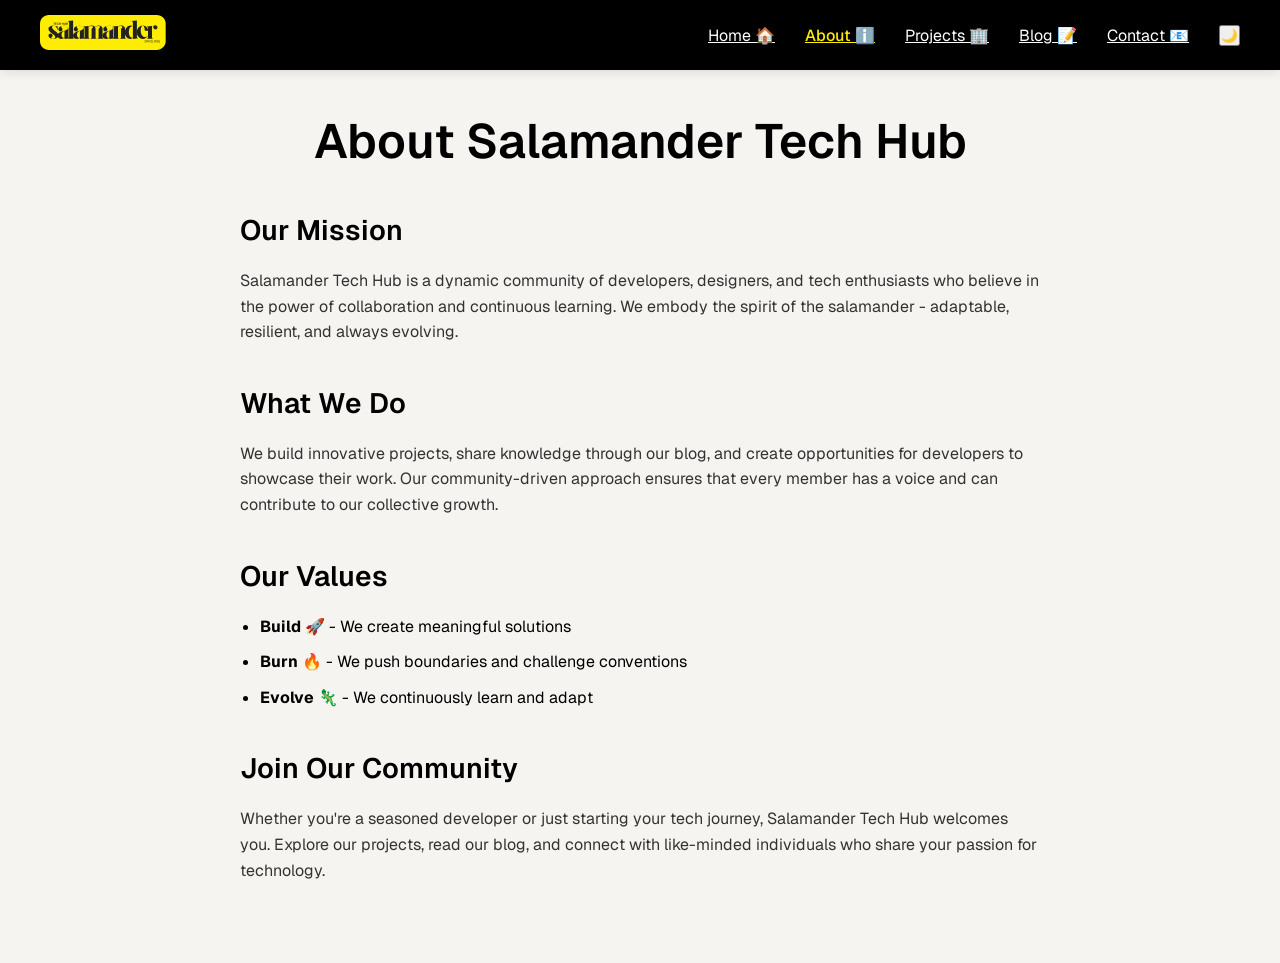
==== about.html @ 2a027052 "Add new pages and update navigation - Created new 'blog.html', 'contact.html', and 'projects.html' p" ====
<!DOCTYPE html>
<html lang="en">
  <head>
    <meta charset="UTF-8" />
    <meta name="viewport" content="width=device-width, initial-scale=1.0" />
    <title>About - Salamander Tech Hub</title>
    <link
      href="https://fonts.googleapis.com/css2?family=Geist:wght@400;500;600;700&display=swap"
      rel="stylesheet"
    />
    <link rel="stylesheet" href="css/styles.css" />
  </head>
  <body>
    <nav class="navbar">
      <a href="index.html" class="logo">
        <img src="assets/images/salamander-logo-yellow.svg" alt="Salamander" />
      </a>
      <button class="mobile-menu-toggle" id="mobile-menu-toggle">☰</button>
      <div class="nav-links" id="nav-links">
        <a href="index.html">Home 🏠</a>
        <a href="about.html" class="active">About ℹ️</a>
        <a href="projects.html">Projects 🏢</a>
        <a href="blog.html">Blog 📝</a>
        <a href="contact.html">Contact 📧</a>
        <button id="theme-toggle" aria-label="Toggle dark mode">🌙</button>
      </div>
    </nav>

    <main class="main-content">
      <div class="page-content">
        <h1 class="page-title">About Salamander Tech Hub</h1>
        
        <div class="content-section">
          <h2>Our Mission</h2>
          <p>
            Salamander Tech Hub is a dynamic community of developers, designers, and tech enthusiasts 
            who believe in the power of collaboration and continuous learning. We embody the spirit 
            of the salamander - adaptable, resilient, and always evolving.
          </p>
        </div>

        <div class="content-section">
          <h2>What We Do</h2>
          <p>
            We build innovative projects, share knowledge through our blog, and create opportunities 
            for developers to showcase their work. Our community-driven approach ensures that every 
            member has a voice and can contribute to our collective growth.
          </p>
        </div>

        <div class="content-section">
          <h2>Our Values</h2>
          <ul class="values-list">
            <li><strong>Build 🚀</strong> - We create meaningful solutions</li>
            <li><strong>Burn 🔥</strong> - We push boundaries and challenge conventions</li>
            <li><strong>Evolve 🦎</strong> - We continuously learn and adapt</li>
          </ul>
        </div>

        <div class="content-section">
          <h2>Join Our Community</h2>
          <p>
            Whether you're a seasoned developer or just starting your tech journey, 
            Salamander Tech Hub welcomes you. Explore our projects, read our blog, 
            and connect with like-minded individuals who share your passion for technology.
          </p>
        </div>
      </div>
    </main>

    <script src="js/script.js"></script>
  </body>
</html>
---- css/styles.css ----
* {
    margin: 0;
    padding: 0;
    box-sizing: border-box;
}

body {
    font-family: 'Geist';
    background-color: #F6F4F0;
    color: #000000;
    min-height: 100vh;
}

/* Navigation */
.navbar {
    display: flex;
    justify-content: space-between;
    align-items: center;
    padding: 15px 40px;
    background-color: #000000;
    width: 100%;
    position: sticky;
    top: 0;
    z-index: 1000;
    box-shadow: 0 2px 10px rgba(0, 0, 0, 0.1);
}

.logo {
    display: inline-block;
}

.logo img {
    height: 35px;
    width: auto;
}

.nav-links {
    display: flex;
    gap: 30px;
}

.nav-links a {
    /* text-decoration: none; */
    color: #FFFFFF;
    font-size: 16px;
}

.nav-links a:hover {
    color: #FFED00;
}

.nav-links a.active {
    color: #FFED00;
    font-weight: 500;
}

/* Mobile menu toggle */
.mobile-menu-toggle {
    display: none;
    background: none;
    border: none;
    color: #FFFFFF;
    font-size: 24px;
    cursor: pointer;
    padding: 5px;
}

.mobile-menu-toggle:hover {
    color: #FFED00;
}

/* Main Content */
.main-content {
    display: flex;
    flex-direction: column;
    align-items: center;
    justify-content: center;
    min-height: calc(100vh - 70px);
    padding: 40px;
}

/* Page Content Styles */
.page-content {
    max-width: 800px;
    width: 100%;
    margin: 0 auto;
}

.page-title {
    font-size: 48px;
    font-weight: 600;
    text-align: center;
    margin-bottom: 40px;
    color: #000000;
}

.content-section {
    margin-bottom: 40px;
}

.content-section h2 {
    font-size: 28px;
    font-weight: 600;
    margin-bottom: 20px;
    color: #000000;
}

.content-section p {
    font-size: 16px;
    line-height: 1.6;
    margin-bottom: 15px;
    color: #333333;
}

.values-list, .involvement-list, .contribution-steps {
    margin-left: 20px;
}

.values-list li, .involvement-list li {
    margin-bottom: 10px;
    font-size: 16px;
    line-height: 1.6;
}

.contribution-steps li {
    margin-bottom: 8px;
    font-size: 16px;
    line-height: 1.6;
}

/* Blog Styles */
.blog-intro {
    text-align: center;
    margin-bottom: 40px;
    font-size: 18px;
    color: #555555;
}

.blog-posts {
    display: flex;
    flex-direction: column;
    gap: 30px;
    margin-bottom: 40px;
}

.blog-post {
    background-color: #FFFFFF;
    padding: 30px;
    border-radius: 12px;
    box-shadow: 0 2px 10px rgba(0, 0, 0, 0.1);
    border-left: 4px solid #FFED00;
}

.blog-post h2 {
    font-size: 24px;
    font-weight: 600;
    margin-bottom: 15px;
    color: #000000;
}

.post-meta {
    display: flex;
    gap: 20px;
    margin-bottom: 15px;
    font-size: 14px;
    color: #666666;
}

.read-more {
    color: #FFED00;
    text-decoration: none;
    font-weight: 500;
    display: inline-block;
    margin-top: 10px;
}

.read-more:hover {
    color: #000000;
}

/* Project Styles */
.projects-grid {
    display: grid;
    grid-template-columns: repeat(auto-fit, minmax(300px, 1fr));
    gap: 30px;
    margin-bottom: 40px;
}

.project-card {
    background-color: #FFFFFF;
    padding: 30px;
    border-radius: 12px;
    box-shadow: 0 2px 10px rgba(0, 0, 0, 0.1);
    border-top: 4px solid #8CFF00;
}

.project-card h3 {
    font-size: 22px;
    font-weight: 600;
    margin-bottom: 15px;
    color: #000000;
}

.project-card p {
    font-size: 16px;
    line-height: 1.6;
    margin-bottom: 20px;
    color: #333333;
}

.project-meta {
    display: flex;
    gap: 10px;
    flex-wrap: wrap;
}

.project-type, .project-status {
    padding: 5px 12px;
    border-radius: 20px;
    font-size: 12px;
    font-weight: 500;
}

.project-type {
    background-color: #FFED00;
    color: #000000;
}

.project-status {
    background-color: #8CFF00;
    color: #000000;
}

/* Contact Styles */
.contact-intro {
    text-align: center;
    margin-bottom: 40px;
    font-size: 18px;
    color: #555555;
}

.contact-methods {
    display: grid;
    grid-template-columns: repeat(auto-fit, minmax(250px, 1fr));
    gap: 30px;
    margin-bottom: 40px;
}

.contact-card {
    background-color: #FFFFFF;
    padding: 30px;
    border-radius: 12px;
    box-shadow: 0 2px 10px rgba(0, 0, 0, 0.1);
    text-align: center;
    border-top: 4px solid #FFED00;
}

.contact-card h3 {
    font-size: 22px;
    font-weight: 600;
    margin-bottom: 15px;
    color: #000000;
}

.contact-card p {
    font-size: 16px;
    line-height: 1.6;
    margin-bottom: 20px;
    color: #333333;
}

.contact-link {
    color: #FFED00;
    text-decoration: none;
    font-weight: 500;
    font-size: 16px;
}

.contact-link:hover {
    color: #000000;
}

.cta-section {
    text-align: center;
    margin-top: 30px;
}

.salamander-logo {
    margin-bottom: 60px;
    width: auto;
    height: 80px;
}

.motto {
    font-size: 36px;
    font-weight: 400;
    margin-bottom: 40px;
    text-align: center;
}

/* Controls */
.controls {
    display: flex;
    flex-direction: column;
    gap: 20px;
    align-items: center;
    width: 400px;
}

.control-group {
    display: flex;
    align-items: center;
    gap: 30px;
    width: 100%;
}

label {
    font-size: 14px;
    width: 100px;
    text-align: right;
}

.select-wrapper {
    position: relative;
    width: 250px;
    background-color: #000000;
    border-radius: 12px;
    overflow: hidden;
}

select {
    width: 100%;
    padding: 12px 20px;
    background-color: #8CFF00;
    color: #000000;
    border: none;
    appearance: none;
    cursor: pointer;
    font-size: 14px;
    font-family: 'Geist', sans-serif;
    padding-right: 40px;
}

.select-wrapper::after {
    content: '🔽';
    position: absolute;
    right: 15px;
    top: 50%;
    transform: translateY(-50%);
    color: #FFED00;
    pointer-events: none;
    font-size: 12px;
}

/* Custom arrow styling */
select::-ms-expand {
    display: none;
}

.cta-button {
    background-color: #000000;
    color: #FFED00;
    border: none;
    padding: 15px 50px;
    border-radius: 12px;
    cursor: pointer;
    font-size: 16px;
    font-weight: 500;
    margin-top: 30px;
    transition: opacity 0.3s ease;
    font-family: 'Geist', sans-serif;
}

.cta-button:hover {
    opacity: 0.9;
    background-color:  #FFED00;
    color: #000000;
}

/* Responsive design */
@media (max-width: 768px) {
    .navbar {
        padding: 15px 20px;
    }
    
    .mobile-menu-toggle {
        display: block;
    }
    
    .nav-links {
        display: none;
        position: absolute;
        top: 100%;
        left: 0;
        right: 0;
        background-color: #000000;
        flex-direction: column;
        padding: 20px;
        gap: 15px;
        box-shadow: 0 2px 10px rgba(0, 0, 0, 0.1);
    }
    
    .nav-links.active {
        display: flex;
    }
    
    .main-content {
        padding: 20px;
    }
    
    .salamander-logo {
        height: 60px;
    }
    
    .motto {
        font-size: 28px;
    }
    
    .control-group {
        flex-direction: column;
        align-items: flex-start;
        gap: 10px;
        width: 280px;
        text-align: center;
    }
    
    label {
        width: auto;
        text-align: left;
    }
    
    .page-title {
        font-size: 36px;
    }
    
    .content-section h2 {
        font-size: 24px;
    }
    
    .projects-grid {
        grid-template-columns: 1fr;
    }
    
    .contact-methods {
        grid-template-columns: 1fr;
    }
    
    .blog-post, .project-card, .contact-card {
        padding: 20px;
    }
}
/*Dark mode*/
body.dark-mode {
  background-color: #121212;
  color: #f5f5f5;
  transition: background-color 0.3s ease, color 0.3s ease;
}

body.dark-mode .navbar {
  background-color: #1e1e1e;
}

body.dark-mode a {
  color: #f5f5f5;
}

body.dark-mode select,
body.dark-mode button {
  background-color: #2a2a2a;
  color: #f5f5f5;
  border: 1px solid #444;
}

/* Dark mode styles for new content */
body.dark-mode .page-title,
body.dark-mode .content-section h2,
body.dark-mode .blog-post h2,
body.dark-mode .project-card h3,
body.dark-mode .contact-card h3 {
  color: #f5f5f5;
}

body.dark-mode .content-section p,
body.dark-mode .blog-post p,
body.dark-mode .project-card p,
body.dark-mode .contact-card p,
body.dark-mode .blog-intro,
body.dark-mode .contact-intro {
  color: #cccccc;
}

body.dark-mode .blog-post,
body.dark-mode .project-card,
body.dark-mode .contact-card {
  background-color: #2a2a2a;
  border-color: #444;
}

body.dark-mode .post-meta {
  color: #999999;
}

body.dark-mode .read-more,
body.dark-mode .contact-link {
  color: #FFED00;
}

body.dark-mode .read-more:hover,
body.dark-mode .contact-link:hover {
  color: #f5f5f5;
}
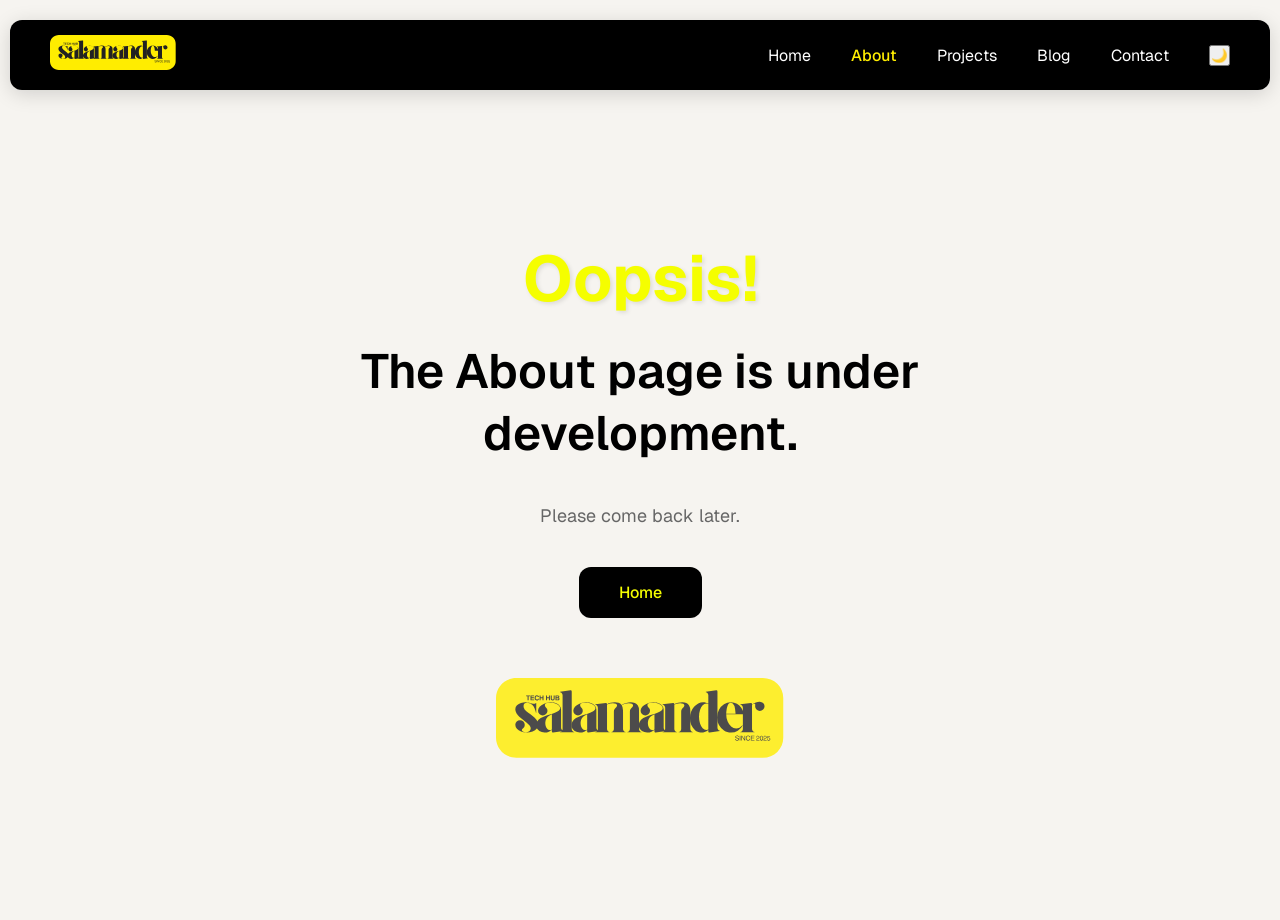
==== commit 4c4a8f1d: "Update development status for main pages - Changed the content of 'about.html', 'blog.html', 'contac" ====
--- a/about.html
+++ b/about.html
@@ -4,6 +4,7 @@
     <meta charset="UTF-8" />
     <meta name="viewport" content="width=device-width, initial-scale=1.0" />
     <title>About - Salamander Tech Hub</title>
+    <link rel="icon" type="image/svg+xml" href="assets/images/salamander-logo-yellow.svg" />
     <link
       href="https://fonts.googleapis.com/css2?family=Geist:wght@400;500;600;700&display=swap"
       rel="stylesheet"
@@ -17,53 +18,27 @@
       </a>
       <button class="mobile-menu-toggle" id="mobile-menu-toggle">☰</button>
       <div class="nav-links" id="nav-links">
-        <a href="index.html">Home 🏠</a>
-        <a href="about.html" class="active">About ℹ️</a>
-        <a href="projects.html">Projects 🏢</a>
-        <a href="blog.html">Blog 📝</a>
-        <a href="contact.html">Contact 📧</a>
+        <a href="index.html">Home</a>
+        <a href="about.html" class="active">About</a>
+        <a href="projects.html">Projects</a>
+        <a href="blog.html">Blog</a>
+        <a href="contact.html">Contact</a>
         <button id="theme-toggle" aria-label="Toggle dark mode">🌙</button>
       </div>
     </nav>
 
     <main class="main-content">
       <div class="page-content">
-        <h1 class="page-title">About Salamander Tech Hub</h1>
+        <h1 class="oops-message">Oopsis!</h1>
+        <h2 class="page-title">The About page is under development.</h2>
+        <p class="development-message">Please come back later.</p>
         
-        <div class="content-section">
-          <h2>Our Mission</h2>
-          <p>
-            Salamander Tech Hub is a dynamic community of developers, designers, and tech enthusiasts 
-            who believe in the power of collaboration and continuous learning. We embody the spirit 
-            of the salamander - adaptable, resilient, and always evolving.
-          </p>
+        <div class="development-actions">
+          <a href="index.html" class="home-button">Home</a>
         </div>
-
-        <div class="content-section">
-          <h2>What We Do</h2>
-          <p>
-            We build innovative projects, share knowledge through our blog, and create opportunities 
-            for developers to showcase their work. Our community-driven approach ensures that every 
-            member has a voice and can contribute to our collective growth.
-          </p>
-        </div>
-
-        <div class="content-section">
-          <h2>Our Values</h2>
-          <ul class="values-list">
-            <li><strong>Build 🚀</strong> - We create meaningful solutions</li>
-            <li><strong>Burn 🔥</strong> - We push boundaries and challenge conventions</li>
-            <li><strong>Evolve 🦎</strong> - We continuously learn and adapt</li>
-          </ul>
-        </div>
-
-        <div class="content-section">
-          <h2>Join Our Community</h2>
-          <p>
-            Whether you're a seasoned developer or just starting your tech journey, 
-            Salamander Tech Hub welcomes you. Explore our projects, read our blog, 
-            and connect with like-minded individuals who share your passion for technology.
-          </p>
+        
+        <div class="development-logo">
+          <img src="assets/images/salamander-logo-yellow.svg" alt="Salamander Tech Hub" />
         </div>
       </div>
     </main>
--- a/css/styles.css
+++ b/css/styles.css
@@ -5,6 +5,39 @@
     box-sizing: border-box;
 }
 
+/* Custom Scrollbar - Salamander Colors - Floating Style */
+::-webkit-scrollbar {
+    width: 8px;
+}
+
+::-webkit-scrollbar-track {
+    background: transparent;
+    margin: 4px;
+}
+
+::-webkit-scrollbar-thumb {
+    background: #f5fe00;
+    border-radius: 10px;
+    border: none;
+    box-shadow: 0 2px 8px rgba(0, 0, 0, 0.15);
+    min-height: 40px;
+}
+
+::-webkit-scrollbar-thumb:hover {
+    background: #8CFF00;
+    box-shadow: 0 4px 12px rgba(0, 0, 0, 0.2);
+}
+
+::-webkit-scrollbar-corner {
+    background: transparent;
+}
+
+/* Firefox scrollbar - Floating Style */
+* {
+    scrollbar-width: thin;
+    scrollbar-color: #f5fe00 transparent;
+}
+
 body {
     font-family: 'Geist';
     background-color: #F6F4F0;
@@ -19,11 +52,21 @@
     align-items: center;
     padding: 15px 40px;
     background-color: #000000;
-    width: 100%;
+    width: calc(100% - 20px);
+    max-width: 1400px;
+    margin: 20px auto 0;
     position: sticky;
-    top: 0;
+    top: 20px;
     z-index: 1000;
-    box-shadow: 0 2px 10px rgba(0, 0, 0, 0.1);
+    box-shadow: 0 4px 20px rgba(0, 0, 0, 0.15);
+    border-radius: 12px;
+    backdrop-filter: blur(10px);
+    transition: all 0.3s ease;
+}
+
+.navbar:hover {
+    box-shadow: 0 6px 25px rgba(0, 0, 0, 0.2);
+    transform: translateY(-1px);
 }
 
 .logo {
@@ -37,11 +80,11 @@
 
 .nav-links {
     display: flex;
-    gap: 30px;
+    gap: 40px;
 }
 
 .nav-links a {
-    /* text-decoration: none; */
+    text-decoration: none;
     color: #FFFFFF;
     font-size: 16px;
 }
@@ -76,8 +119,9 @@
     flex-direction: column;
     align-items: center;
     justify-content: center;
-    min-height: calc(100vh - 70px);
-    padding: 40px;
+    min-height: calc(100vh - 120px);
+    padding: 40px 20px;
+    margin-top: 20px;
 }
 
 /* Page Content Styles */
@@ -382,6 +426,9 @@
 @media (max-width: 768px) {
     .navbar {
         padding: 15px 20px;
+        width: calc(100% - 10px);
+        margin: 10px auto 0;
+        top: 10px;
     }
     
     .mobile-menu-toggle {
@@ -406,7 +453,8 @@
     }
     
     .main-content {
-        padding: 20px;
+        padding: 20px 10px;
+        margin-top: 10px;
     }
     
     .salamander-logo {
@@ -509,4 +557,128 @@
 body.dark-mode .read-more:hover,
 body.dark-mode .contact-link:hover {
   color: #f5f5f5;
+}
+
+/* Additional dark mode styles for better coverage */
+body.dark-mode .values-list li,
+body.dark-mode .involvement-list li,
+body.dark-mode .contribution-steps li {
+  color: #cccccc;
+}
+
+body.dark-mode .blog-intro,
+body.dark-mode .contact-intro {
+  color: #aaaaaa;
+}
+
+body.dark-mode .project-type,
+body.dark-mode .project-status {
+  background-color: #FFED00;
+  color: #000000;
+}
+
+body.dark-mode .mobile-menu-toggle {
+  color: #f5f5f5;
+}
+
+body.dark-mode .mobile-menu-toggle:hover {
+  color: #FFED00;
+}
+
+/* Dark mode scrollbar - Floating Style */
+body.dark-mode ::-webkit-scrollbar-track {
+  background: transparent;
+}
+
+body.dark-mode ::-webkit-scrollbar-thumb {
+  background: #f5fe00;
+  border: none;
+  box-shadow: 0 2px 8px rgba(0, 0, 0, 0.3);
+}
+
+body.dark-mode ::-webkit-scrollbar-thumb:hover {
+  background: #8CFF00;
+  box-shadow: 0 4px 12px rgba(0, 0, 0, 0.4);
+}
+
+body.dark-mode ::-webkit-scrollbar-corner {
+  background: transparent;
+}
+
+body.dark-mode * {
+  scrollbar-color: #f5fe00 transparent;
+}
+
+/* Development Page Styles */
+.oops-message {
+  font-size: 64px;
+  font-weight: 700;
+  color: #f5fe00;
+  text-align: center;
+  margin-bottom: 20px;
+  text-shadow: 2px 2px 4px rgba(0, 0, 0, 0.1);
+}
+
+.development-message {
+  font-size: 18px;
+  color: #666666;
+  text-align: center;
+  margin-bottom: 40px;
+}
+
+.development-actions {
+  text-align: center;
+  margin-bottom: 60px;
+}
+
+.home-button {
+  display: inline-block;
+  background-color: #000000;
+  color: #f5fe00;
+  text-decoration: none;
+  padding: 15px 40px;
+  border-radius: 12px;
+  font-size: 16px;
+  font-weight: 500;
+  transition: all 0.3s ease;
+  font-family: 'Geist', sans-serif;
+}
+
+.home-button:hover {
+  background-color: #f5fe00;
+  color: #000000;
+  transform: translateY(-2px);
+  box-shadow: 0 4px 12px rgba(0, 0, 0, 0.15);
+}
+
+.development-logo {
+  text-align: center;
+}
+
+.development-logo img {
+  height: 80px;
+  width: auto;
+  opacity: 0.8;
+}
+
+/* Dark mode development page styles */
+body.dark-mode .oops-message {
+  color: #f5fe00;
+  text-shadow: 2px 2px 4px rgba(0, 0, 0, 0.3);
+}
+
+body.dark-mode .development-message {
+  color: #aaaaaa;
+}
+
+body.dark-mode .home-button {
+  background-color: #2a2a2a;
+  color: #f5fe00;
+  border: 1px solid #444;
+}
+
+body.dark-mode .home-button:hover {
+  background-color: #f5fe00;
+  color: #000000;
+  border: 1px solid #f5fe00;
 }
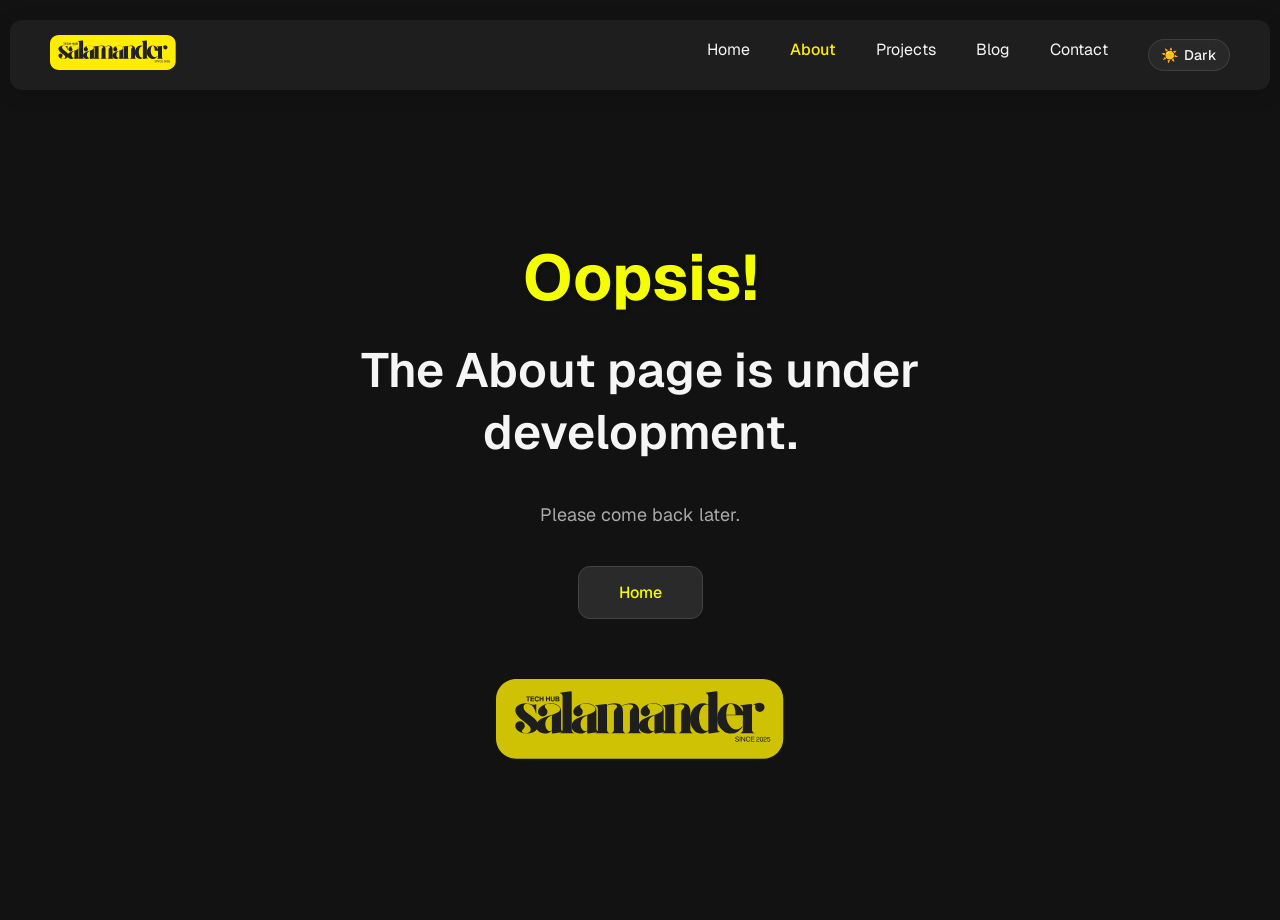
==== commit 50a4cb62: "Refactor theme toggle button for improved accessibility and styling - Updated the theme toggle butto" ====
--- a/about.html
+++ b/about.html
@@ -23,7 +23,10 @@
         <a href="projects.html">Projects</a>
         <a href="blog.html">Blog</a>
         <a href="contact.html">Contact</a>
-        <button id="theme-toggle" aria-label="Toggle dark mode">🌙</button>
+        <button id="theme-toggle" class="theme-toggle-btn" aria-label="Toggle theme">
+          <span class="toggle-icon">🌙</span>
+          <span class="toggle-text">Light</span>
+        </button>
       </div>
     </nav>
 
--- a/css/styles.css
+++ b/css/styles.css
@@ -113,6 +113,42 @@
     color: #FFED00;
 }
 
+/* Theme toggle button */
+.theme-toggle-btn {
+    display: flex;
+    align-items: center;
+    gap: 6px;
+    background: rgba(255, 255, 255, 0.1);
+    border: 1px solid rgba(255, 255, 255, 0.2);
+    color: #FFFFFF;
+    padding: 6px 12px;
+    border-radius: 16px;
+    cursor: pointer;
+    font-size: 14px;
+    font-weight: 500;
+    transition: all 0.3s ease;
+    backdrop-filter: blur(10px);
+    height: 32px;
+    line-height: 1;
+}
+
+.theme-toggle-btn:hover {
+    background: rgba(255, 255, 255, 0.2);
+    border-color: rgba(255, 255, 255, 0.3);
+    transform: translateY(-1px);
+}
+
+.toggle-icon {
+    font-size: 14px;
+    line-height: 1;
+}
+
+.toggle-text {
+    font-family: 'Geist', sans-serif;
+    font-size: 14px;
+    line-height: 1;
+}
+
 /* Main Content */
 .main-content {
     display: flex;
@@ -585,6 +621,17 @@
   color: #FFED00;
 }
 
+body.dark-mode .theme-toggle-btn {
+  background: rgba(255, 255, 255, 0.05);
+  border: 1px solid rgba(255, 255, 255, 0.1);
+  color: #f5f5f5;
+}
+
+body.dark-mode .theme-toggle-btn:hover {
+  background: rgba(255, 255, 255, 0.1);
+  border-color: rgba(255, 255, 255, 0.2);
+}
+
 /* Dark mode scrollbar - Floating Style */
 body.dark-mode ::-webkit-scrollbar-track {
   background: transparent;
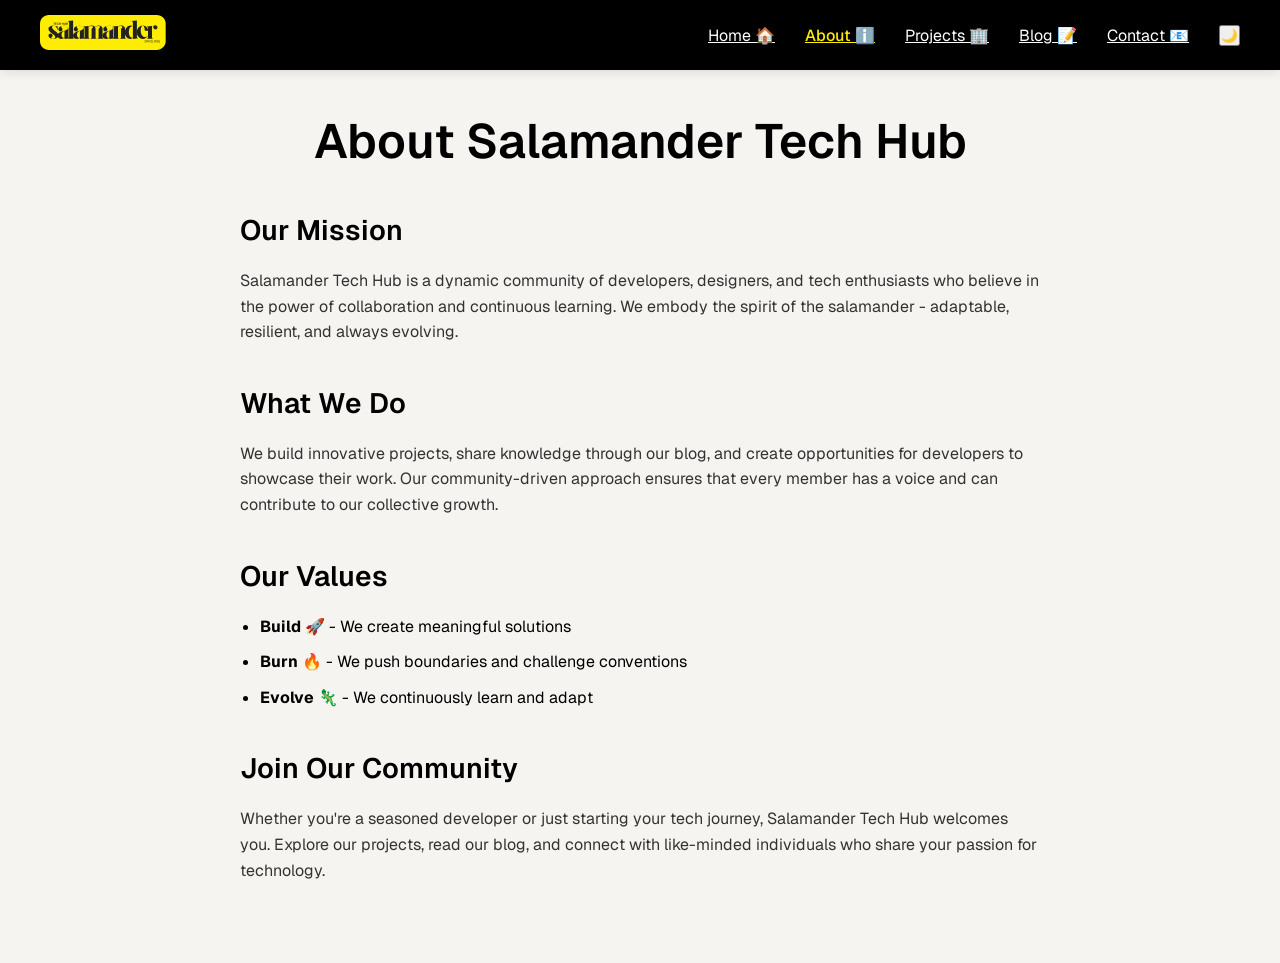
==== commit ec8fa0ca: "Merge pull request #29 from CodeWithEugene/main Add new pages and update navigation" ====
--- a/about.html
+++ b/about.html
@@ -4,7 +4,6 @@
     <meta charset="UTF-8" />
     <meta name="viewport" content="width=device-width, initial-scale=1.0" />
     <title>About - Salamander Tech Hub</title>
-    <link rel="icon" type="image/svg+xml" href="assets/images/salamander-logo-yellow.svg" />
     <link
       href="https://fonts.googleapis.com/css2?family=Geist:wght@400;500;600;700&display=swap"
       rel="stylesheet"
@@ -18,30 +17,53 @@
       </a>
       <button class="mobile-menu-toggle" id="mobile-menu-toggle">☰</button>
       <div class="nav-links" id="nav-links">
-        <a href="index.html">Home</a>
-        <a href="about.html" class="active">About</a>
-        <a href="projects.html">Projects</a>
-        <a href="blog.html">Blog</a>
-        <a href="contact.html">Contact</a>
-        <button id="theme-toggle" class="theme-toggle-btn" aria-label="Toggle theme">
-          <span class="toggle-icon">🌙</span>
-          <span class="toggle-text">Light</span>
-        </button>
+        <a href="index.html">Home 🏠</a>
+        <a href="about.html" class="active">About ℹ️</a>
+        <a href="projects.html">Projects 🏢</a>
+        <a href="blog.html">Blog 📝</a>
+        <a href="contact.html">Contact 📧</a>
+        <button id="theme-toggle" aria-label="Toggle dark mode">🌙</button>
       </div>
     </nav>
 
     <main class="main-content">
       <div class="page-content">
-        <h1 class="oops-message">Oopsis!</h1>
-        <h2 class="page-title">The About page is under development.</h2>
-        <p class="development-message">Please come back later.</p>
+        <h1 class="page-title">About Salamander Tech Hub</h1>
         
-        <div class="development-actions">
-          <a href="index.html" class="home-button">Home</a>
+        <div class="content-section">
+          <h2>Our Mission</h2>
+          <p>
+            Salamander Tech Hub is a dynamic community of developers, designers, and tech enthusiasts 
+            who believe in the power of collaboration and continuous learning. We embody the spirit 
+            of the salamander - adaptable, resilient, and always evolving.
+          </p>
         </div>
-        
-        <div class="development-logo">
-          <img src="assets/images/salamander-logo-yellow.svg" alt="Salamander Tech Hub" />
+
+        <div class="content-section">
+          <h2>What We Do</h2>
+          <p>
+            We build innovative projects, share knowledge through our blog, and create opportunities 
+            for developers to showcase their work. Our community-driven approach ensures that every 
+            member has a voice and can contribute to our collective growth.
+          </p>
+        </div>
+
+        <div class="content-section">
+          <h2>Our Values</h2>
+          <ul class="values-list">
+            <li><strong>Build 🚀</strong> - We create meaningful solutions</li>
+            <li><strong>Burn 🔥</strong> - We push boundaries and challenge conventions</li>
+            <li><strong>Evolve 🦎</strong> - We continuously learn and adapt</li>
+          </ul>
+        </div>
+
+        <div class="content-section">
+          <h2>Join Our Community</h2>
+          <p>
+            Whether you're a seasoned developer or just starting your tech journey, 
+            Salamander Tech Hub welcomes you. Explore our projects, read our blog, 
+            and connect with like-minded individuals who share your passion for technology.
+          </p>
         </div>
       </div>
     </main>
--- a/css/styles.css
+++ b/css/styles.css
@@ -5,39 +5,6 @@
     box-sizing: border-box;
 }
 
-/* Custom Scrollbar - Salamander Colors - Floating Style */
-::-webkit-scrollbar {
-    width: 8px;
-}
-
-::-webkit-scrollbar-track {
-    background: transparent;
-    margin: 4px;
-}
-
-::-webkit-scrollbar-thumb {
-    background: #f5fe00;
-    border-radius: 10px;
-    border: none;
-    box-shadow: 0 2px 8px rgba(0, 0, 0, 0.15);
-    min-height: 40px;
-}
-
-::-webkit-scrollbar-thumb:hover {
-    background: #8CFF00;
-    box-shadow: 0 4px 12px rgba(0, 0, 0, 0.2);
-}
-
-::-webkit-scrollbar-corner {
-    background: transparent;
-}
-
-/* Firefox scrollbar - Floating Style */
-* {
-    scrollbar-width: thin;
-    scrollbar-color: #f5fe00 transparent;
-}
-
 body {
     font-family: 'Geist';
     background-color: #F6F4F0;
@@ -52,21 +19,11 @@
     align-items: center;
     padding: 15px 40px;
     background-color: #000000;
-    width: calc(100% - 20px);
-    max-width: 1400px;
-    margin: 20px auto 0;
+    width: 100%;
     position: sticky;
-    top: 20px;
+    top: 0;
     z-index: 1000;
-    box-shadow: 0 4px 20px rgba(0, 0, 0, 0.15);
-    border-radius: 12px;
-    backdrop-filter: blur(10px);
-    transition: all 0.3s ease;
-}
-
-.navbar:hover {
-    box-shadow: 0 6px 25px rgba(0, 0, 0, 0.2);
-    transform: translateY(-1px);
+    box-shadow: 0 2px 10px rgba(0, 0, 0, 0.1);
 }
 
 .logo {
@@ -80,11 +37,11 @@
 
 .nav-links {
     display: flex;
-    gap: 40px;
+    gap: 30px;
 }
 
 .nav-links a {
-    text-decoration: none;
+    /* text-decoration: none; */
     color: #FFFFFF;
     font-size: 16px;
 }
@@ -113,51 +70,14 @@
     color: #FFED00;
 }
 
-/* Theme toggle button */
-.theme-toggle-btn {
-    display: flex;
-    align-items: center;
-    gap: 6px;
-    background: rgba(255, 255, 255, 0.1);
-    border: 1px solid rgba(255, 255, 255, 0.2);
-    color: #FFFFFF;
-    padding: 6px 12px;
-    border-radius: 16px;
-    cursor: pointer;
-    font-size: 14px;
-    font-weight: 500;
-    transition: all 0.3s ease;
-    backdrop-filter: blur(10px);
-    height: 32px;
-    line-height: 1;
-}
-
-.theme-toggle-btn:hover {
-    background: rgba(255, 255, 255, 0.2);
-    border-color: rgba(255, 255, 255, 0.3);
-    transform: translateY(-1px);
-}
-
-.toggle-icon {
-    font-size: 14px;
-    line-height: 1;
-}
-
-.toggle-text {
-    font-family: 'Geist', sans-serif;
-    font-size: 14px;
-    line-height: 1;
-}
-
 /* Main Content */
 .main-content {
     display: flex;
     flex-direction: column;
     align-items: center;
     justify-content: center;
-    min-height: calc(100vh - 120px);
-    padding: 40px 20px;
-    margin-top: 20px;
+    min-height: calc(100vh - 70px);
+    padding: 40px;
 }
 
 /* Page Content Styles */
@@ -462,9 +382,6 @@
 @media (max-width: 768px) {
     .navbar {
         padding: 15px 20px;
-        width: calc(100% - 10px);
-        margin: 10px auto 0;
-        top: 10px;
     }
     
     .mobile-menu-toggle {
@@ -489,8 +406,7 @@
     }
     
     .main-content {
-        padding: 20px 10px;
-        margin-top: 10px;
+        padding: 20px;
     }
     
     .salamander-logo {
@@ -593,139 +509,4 @@
 body.dark-mode .read-more:hover,
 body.dark-mode .contact-link:hover {
   color: #f5f5f5;
-}
-
-/* Additional dark mode styles for better coverage */
-body.dark-mode .values-list li,
-body.dark-mode .involvement-list li,
-body.dark-mode .contribution-steps li {
-  color: #cccccc;
-}
-
-body.dark-mode .blog-intro,
-body.dark-mode .contact-intro {
-  color: #aaaaaa;
-}
-
-body.dark-mode .project-type,
-body.dark-mode .project-status {
-  background-color: #FFED00;
-  color: #000000;
-}
-
-body.dark-mode .mobile-menu-toggle {
-  color: #f5f5f5;
-}
-
-body.dark-mode .mobile-menu-toggle:hover {
-  color: #FFED00;
-}
-
-body.dark-mode .theme-toggle-btn {
-  background: rgba(255, 255, 255, 0.05);
-  border: 1px solid rgba(255, 255, 255, 0.1);
-  color: #f5f5f5;
-}
-
-body.dark-mode .theme-toggle-btn:hover {
-  background: rgba(255, 255, 255, 0.1);
-  border-color: rgba(255, 255, 255, 0.2);
-}
-
-/* Dark mode scrollbar - Floating Style */
-body.dark-mode ::-webkit-scrollbar-track {
-  background: transparent;
-}
-
-body.dark-mode ::-webkit-scrollbar-thumb {
-  background: #f5fe00;
-  border: none;
-  box-shadow: 0 2px 8px rgba(0, 0, 0, 0.3);
-}
-
-body.dark-mode ::-webkit-scrollbar-thumb:hover {
-  background: #8CFF00;
-  box-shadow: 0 4px 12px rgba(0, 0, 0, 0.4);
-}
-
-body.dark-mode ::-webkit-scrollbar-corner {
-  background: transparent;
-}
-
-body.dark-mode * {
-  scrollbar-color: #f5fe00 transparent;
-}
-
-/* Development Page Styles */
-.oops-message {
-  font-size: 64px;
-  font-weight: 700;
-  color: #f5fe00;
-  text-align: center;
-  margin-bottom: 20px;
-  text-shadow: 2px 2px 4px rgba(0, 0, 0, 0.1);
-}
-
-.development-message {
-  font-size: 18px;
-  color: #666666;
-  text-align: center;
-  margin-bottom: 40px;
-}
-
-.development-actions {
-  text-align: center;
-  margin-bottom: 60px;
-}
-
-.home-button {
-  display: inline-block;
-  background-color: #000000;
-  color: #f5fe00;
-  text-decoration: none;
-  padding: 15px 40px;
-  border-radius: 12px;
-  font-size: 16px;
-  font-weight: 500;
-  transition: all 0.3s ease;
-  font-family: 'Geist', sans-serif;
-}
-
-.home-button:hover {
-  background-color: #f5fe00;
-  color: #000000;
-  transform: translateY(-2px);
-  box-shadow: 0 4px 12px rgba(0, 0, 0, 0.15);
-}
-
-.development-logo {
-  text-align: center;
-}
-
-.development-logo img {
-  height: 80px;
-  width: auto;
-  opacity: 0.8;
-}
-
-/* Dark mode development page styles */
-body.dark-mode .oops-message {
-  color: #f5fe00;
-  text-shadow: 2px 2px 4px rgba(0, 0, 0, 0.3);
-}
-
-body.dark-mode .development-message {
-  color: #aaaaaa;
-}
-
-body.dark-mode .home-button {
-  background-color: #2a2a2a;
-  color: #f5fe00;
-  border: 1px solid #444;
-}
-
-body.dark-mode .home-button:hover {
-  background-color: #f5fe00;
-  color: #000000;
-  border: 1px solid #f5fe00;
 }
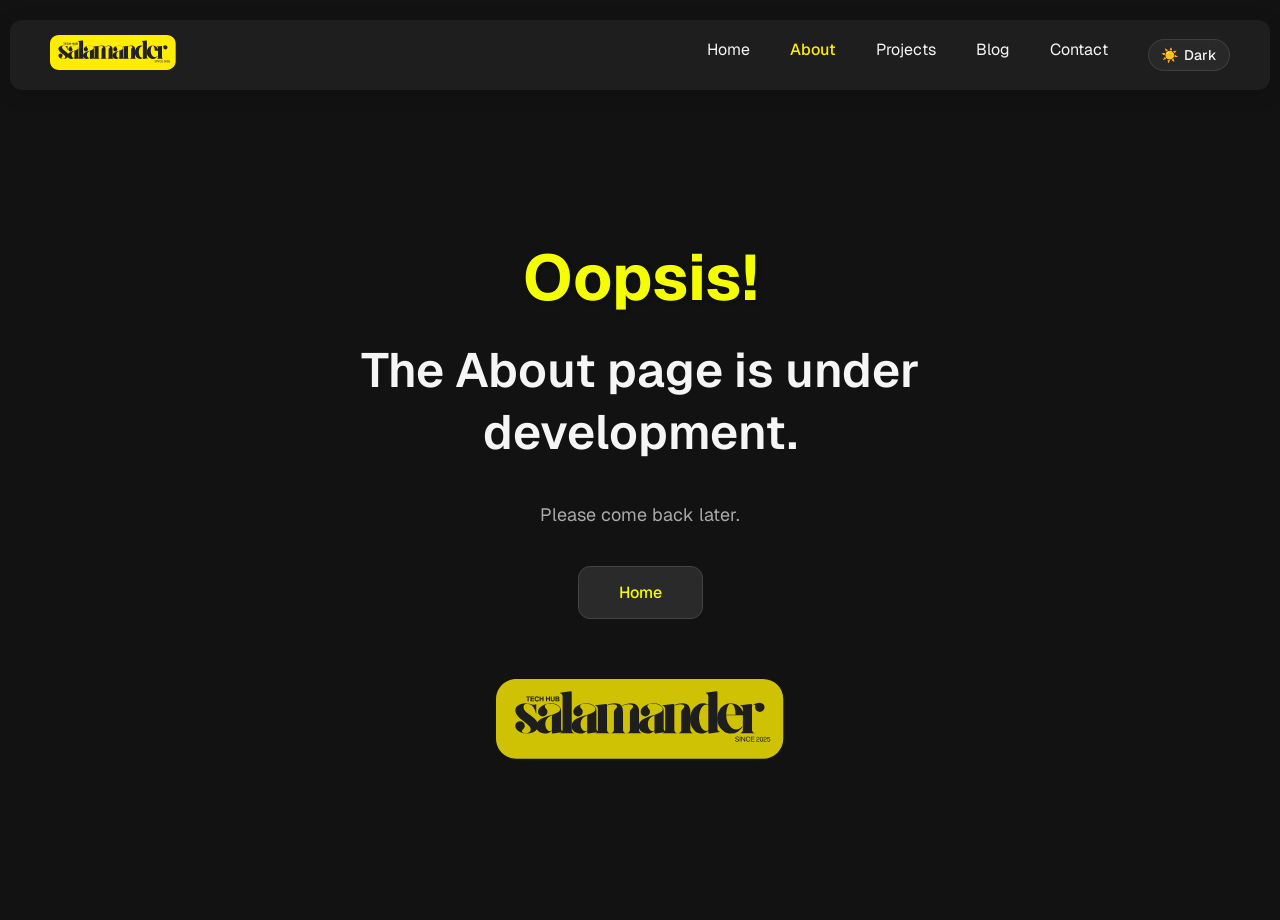
==== commit 46d77dbb: "Merge pull request #30 from CodeWithEugene/navbar Navbar" ====
--- a/about.html
+++ b/about.html
@@ -4,6 +4,7 @@
     <meta charset="UTF-8" />
     <meta name="viewport" content="width=device-width, initial-scale=1.0" />
     <title>About - Salamander Tech Hub</title>
+    <link rel="icon" type="image/svg+xml" href="assets/images/salamander-logo-yellow.svg" />
     <link
       href="https://fonts.googleapis.com/css2?family=Geist:wght@400;500;600;700&display=swap"
       rel="stylesheet"
@@ -17,53 +18,30 @@
       </a>
       <button class="mobile-menu-toggle" id="mobile-menu-toggle">☰</button>
       <div class="nav-links" id="nav-links">
-        <a href="index.html">Home 🏠</a>
-        <a href="about.html" class="active">About ℹ️</a>
-        <a href="projects.html">Projects 🏢</a>
-        <a href="blog.html">Blog 📝</a>
-        <a href="contact.html">Contact 📧</a>
-        <button id="theme-toggle" aria-label="Toggle dark mode">🌙</button>
+        <a href="index.html">Home</a>
+        <a href="about.html" class="active">About</a>
+        <a href="projects.html">Projects</a>
+        <a href="blog.html">Blog</a>
+        <a href="contact.html">Contact</a>
+        <button id="theme-toggle" class="theme-toggle-btn" aria-label="Toggle theme">
+          <span class="toggle-icon">🌙</span>
+          <span class="toggle-text">Light</span>
+        </button>
       </div>
     </nav>
 
     <main class="main-content">
       <div class="page-content">
-        <h1 class="page-title">About Salamander Tech Hub</h1>
+        <h1 class="oops-message">Oopsis!</h1>
+        <h2 class="page-title">The About page is under development.</h2>
+        <p class="development-message">Please come back later.</p>
         
-        <div class="content-section">
-          <h2>Our Mission</h2>
-          <p>
-            Salamander Tech Hub is a dynamic community of developers, designers, and tech enthusiasts 
-            who believe in the power of collaboration and continuous learning. We embody the spirit 
-            of the salamander - adaptable, resilient, and always evolving.
-          </p>
+        <div class="development-actions">
+          <a href="index.html" class="home-button">Home</a>
         </div>
-
-        <div class="content-section">
-          <h2>What We Do</h2>
-          <p>
-            We build innovative projects, share knowledge through our blog, and create opportunities 
-            for developers to showcase their work. Our community-driven approach ensures that every 
-            member has a voice and can contribute to our collective growth.
-          </p>
-        </div>
-
-        <div class="content-section">
-          <h2>Our Values</h2>
-          <ul class="values-list">
-            <li><strong>Build 🚀</strong> - We create meaningful solutions</li>
-            <li><strong>Burn 🔥</strong> - We push boundaries and challenge conventions</li>
-            <li><strong>Evolve 🦎</strong> - We continuously learn and adapt</li>
-          </ul>
-        </div>
-
-        <div class="content-section">
-          <h2>Join Our Community</h2>
-          <p>
-            Whether you're a seasoned developer or just starting your tech journey, 
-            Salamander Tech Hub welcomes you. Explore our projects, read our blog, 
-            and connect with like-minded individuals who share your passion for technology.
-          </p>
+        
+        <div class="development-logo">
+          <img src="assets/images/salamander-logo-yellow.svg" alt="Salamander Tech Hub" />
         </div>
       </div>
     </main>
--- a/css/styles.css
+++ b/css/styles.css
@@ -5,6 +5,39 @@
     box-sizing: border-box;
 }
 
+/* Custom Scrollbar - Salamander Colors - Floating Style */
+::-webkit-scrollbar {
+    width: 8px;
+}
+
+::-webkit-scrollbar-track {
+    background: transparent;
+    margin: 4px;
+}
+
+::-webkit-scrollbar-thumb {
+    background: #f5fe00;
+    border-radius: 10px;
+    border: none;
+    box-shadow: 0 2px 8px rgba(0, 0, 0, 0.15);
+    min-height: 40px;
+}
+
+::-webkit-scrollbar-thumb:hover {
+    background: #8CFF00;
+    box-shadow: 0 4px 12px rgba(0, 0, 0, 0.2);
+}
+
+::-webkit-scrollbar-corner {
+    background: transparent;
+}
+
+/* Firefox scrollbar - Floating Style */
+* {
+    scrollbar-width: thin;
+    scrollbar-color: #f5fe00 transparent;
+}
+
 body {
     font-family: 'Geist';
     background-color: #F6F4F0;
@@ -19,11 +52,21 @@
     align-items: center;
     padding: 15px 40px;
     background-color: #000000;
-    width: 100%;
+    width: calc(100% - 20px);
+    max-width: 1400px;
+    margin: 20px auto 0;
     position: sticky;
-    top: 0;
+    top: 20px;
     z-index: 1000;
-    box-shadow: 0 2px 10px rgba(0, 0, 0, 0.1);
+    box-shadow: 0 4px 20px rgba(0, 0, 0, 0.15);
+    border-radius: 12px;
+    backdrop-filter: blur(10px);
+    transition: all 0.3s ease;
+}
+
+.navbar:hover {
+    box-shadow: 0 6px 25px rgba(0, 0, 0, 0.2);
+    transform: translateY(-1px);
 }
 
 .logo {
@@ -37,11 +80,11 @@
 
 .nav-links {
     display: flex;
-    gap: 30px;
+    gap: 40px;
 }
 
 .nav-links a {
-    /* text-decoration: none; */
+    text-decoration: none;
     color: #FFFFFF;
     font-size: 16px;
 }
@@ -70,14 +113,51 @@
     color: #FFED00;
 }
 
+/* Theme toggle button */
+.theme-toggle-btn {
+    display: flex;
+    align-items: center;
+    gap: 6px;
+    background: rgba(255, 255, 255, 0.1);
+    border: 1px solid rgba(255, 255, 255, 0.2);
+    color: #FFFFFF;
+    padding: 6px 12px;
+    border-radius: 16px;
+    cursor: pointer;
+    font-size: 14px;
+    font-weight: 500;
+    transition: all 0.3s ease;
+    backdrop-filter: blur(10px);
+    height: 32px;
+    line-height: 1;
+}
+
+.theme-toggle-btn:hover {
+    background: rgba(255, 255, 255, 0.2);
+    border-color: rgba(255, 255, 255, 0.3);
+    transform: translateY(-1px);
+}
+
+.toggle-icon {
+    font-size: 14px;
+    line-height: 1;
+}
+
+.toggle-text {
+    font-family: 'Geist', sans-serif;
+    font-size: 14px;
+    line-height: 1;
+}
+
 /* Main Content */
 .main-content {
     display: flex;
     flex-direction: column;
     align-items: center;
     justify-content: center;
-    min-height: calc(100vh - 70px);
-    padding: 40px;
+    min-height: calc(100vh - 120px);
+    padding: 40px 20px;
+    margin-top: 20px;
 }
 
 /* Page Content Styles */
@@ -382,6 +462,9 @@
 @media (max-width: 768px) {
     .navbar {
         padding: 15px 20px;
+        width: calc(100% - 10px);
+        margin: 10px auto 0;
+        top: 10px;
     }
     
     .mobile-menu-toggle {
@@ -406,7 +489,8 @@
     }
     
     .main-content {
-        padding: 20px;
+        padding: 20px 10px;
+        margin-top: 10px;
     }
     
     .salamander-logo {
@@ -509,4 +593,139 @@
 body.dark-mode .read-more:hover,
 body.dark-mode .contact-link:hover {
   color: #f5f5f5;
+}
+
+/* Additional dark mode styles for better coverage */
+body.dark-mode .values-list li,
+body.dark-mode .involvement-list li,
+body.dark-mode .contribution-steps li {
+  color: #cccccc;
+}
+
+body.dark-mode .blog-intro,
+body.dark-mode .contact-intro {
+  color: #aaaaaa;
+}
+
+body.dark-mode .project-type,
+body.dark-mode .project-status {
+  background-color: #FFED00;
+  color: #000000;
+}
+
+body.dark-mode .mobile-menu-toggle {
+  color: #f5f5f5;
+}
+
+body.dark-mode .mobile-menu-toggle:hover {
+  color: #FFED00;
+}
+
+body.dark-mode .theme-toggle-btn {
+  background: rgba(255, 255, 255, 0.05);
+  border: 1px solid rgba(255, 255, 255, 0.1);
+  color: #f5f5f5;
+}
+
+body.dark-mode .theme-toggle-btn:hover {
+  background: rgba(255, 255, 255, 0.1);
+  border-color: rgba(255, 255, 255, 0.2);
+}
+
+/* Dark mode scrollbar - Floating Style */
+body.dark-mode ::-webkit-scrollbar-track {
+  background: transparent;
+}
+
+body.dark-mode ::-webkit-scrollbar-thumb {
+  background: #f5fe00;
+  border: none;
+  box-shadow: 0 2px 8px rgba(0, 0, 0, 0.3);
+}
+
+body.dark-mode ::-webkit-scrollbar-thumb:hover {
+  background: #8CFF00;
+  box-shadow: 0 4px 12px rgba(0, 0, 0, 0.4);
+}
+
+body.dark-mode ::-webkit-scrollbar-corner {
+  background: transparent;
+}
+
+body.dark-mode * {
+  scrollbar-color: #f5fe00 transparent;
+}
+
+/* Development Page Styles */
+.oops-message {
+  font-size: 64px;
+  font-weight: 700;
+  color: #f5fe00;
+  text-align: center;
+  margin-bottom: 20px;
+  text-shadow: 2px 2px 4px rgba(0, 0, 0, 0.1);
+}
+
+.development-message {
+  font-size: 18px;
+  color: #666666;
+  text-align: center;
+  margin-bottom: 40px;
+}
+
+.development-actions {
+  text-align: center;
+  margin-bottom: 60px;
+}
+
+.home-button {
+  display: inline-block;
+  background-color: #000000;
+  color: #f5fe00;
+  text-decoration: none;
+  padding: 15px 40px;
+  border-radius: 12px;
+  font-size: 16px;
+  font-weight: 500;
+  transition: all 0.3s ease;
+  font-family: 'Geist', sans-serif;
+}
+
+.home-button:hover {
+  background-color: #f5fe00;
+  color: #000000;
+  transform: translateY(-2px);
+  box-shadow: 0 4px 12px rgba(0, 0, 0, 0.15);
+}
+
+.development-logo {
+  text-align: center;
+}
+
+.development-logo img {
+  height: 80px;
+  width: auto;
+  opacity: 0.8;
+}
+
+/* Dark mode development page styles */
+body.dark-mode .oops-message {
+  color: #f5fe00;
+  text-shadow: 2px 2px 4px rgba(0, 0, 0, 0.3);
+}
+
+body.dark-mode .development-message {
+  color: #aaaaaa;
+}
+
+body.dark-mode .home-button {
+  background-color: #2a2a2a;
+  color: #f5fe00;
+  border: 1px solid #444;
+}
+
+body.dark-mode .home-button:hover {
+  background-color: #f5fe00;
+  color: #000000;
+  border: 1px solid #f5fe00;
 }
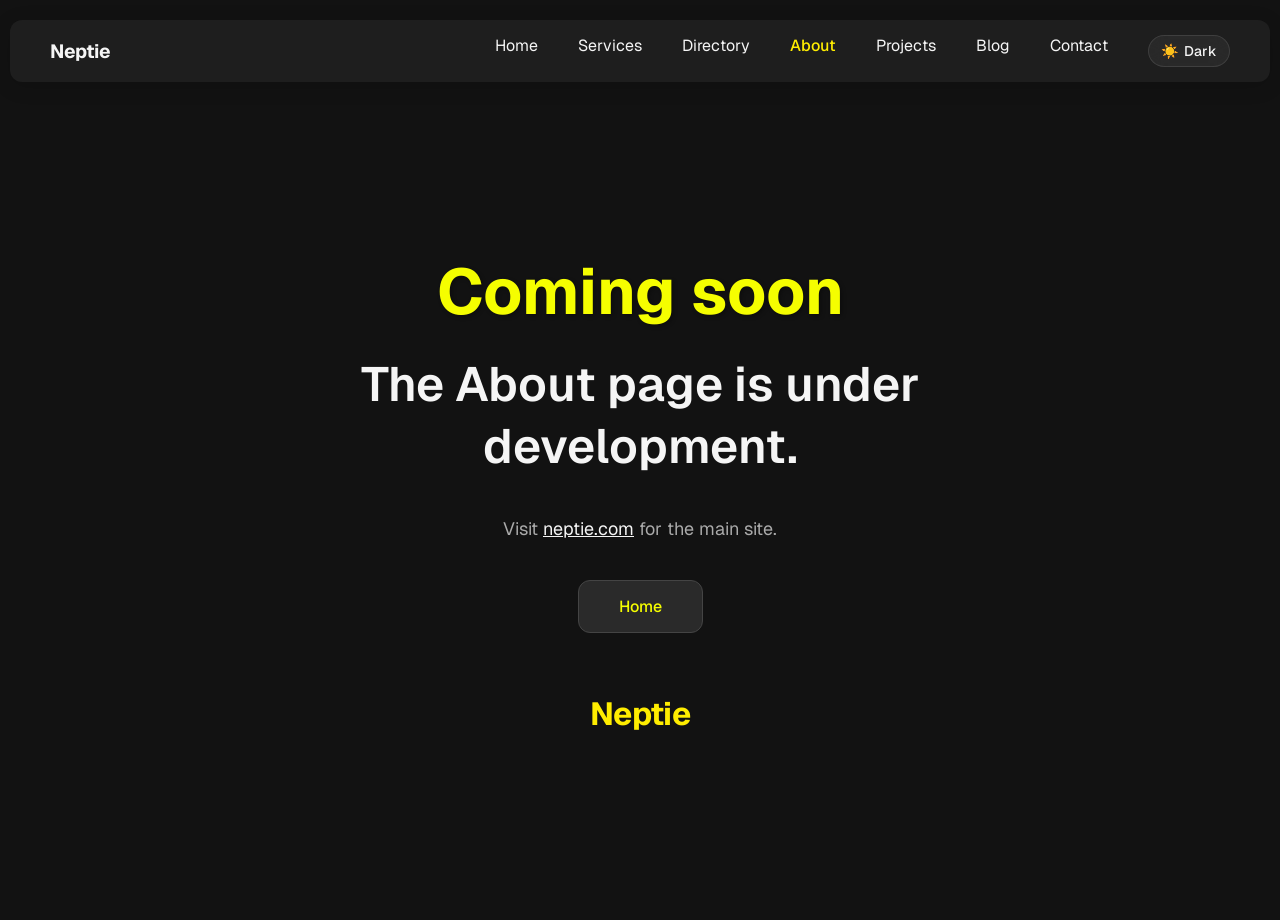
==== commit 18ec9e92: "Refactor website branding" ====
--- a/about.html
+++ b/about.html
@@ -3,8 +3,10 @@
   <head>
     <meta charset="UTF-8" />
     <meta name="viewport" content="width=device-width, initial-scale=1.0" />
-    <title>About - Salamander Tech Hub</title>
-    <link rel="icon" type="image/svg+xml" href="assets/images/salamander-logo-yellow.svg" />
+    <title>About — Neptie</title>
+    <meta name="description" content="About Neptie. Boutique software studio. neptie.com" />
+    <link rel="canonical" href="https://neptie.com/about.html" />
+    <link rel="icon" type="image/svg+xml" href="assets/images/logos/salamander-logo-yellow.svg" />
     <link
       href="https://fonts.googleapis.com/css2?family=Geist:wght@400;500;600;700&display=swap"
       rel="stylesheet"
@@ -13,17 +15,17 @@
   </head>
   <body>
     <nav class="navbar">
-      <a href="index.html" class="logo">
-        <img src="assets/images/salamander-logo-yellow.svg" alt="Salamander" />
-      </a>
-      <button class="mobile-menu-toggle" id="mobile-menu-toggle">☰</button>
+      <a href="index.html" class="logo neptie-wordmark">Neptie</a>
+      <button class="mobile-menu-toggle" id="mobile-menu-toggle" type="button" aria-label="Menu">☰</button>
       <div class="nav-links" id="nav-links">
         <a href="index.html">Home</a>
+        <a href="index.html#services">Services</a>
+        <a href="directory.html">Directory</a>
         <a href="about.html" class="active">About</a>
         <a href="projects.html">Projects</a>
         <a href="blog.html">Blog</a>
         <a href="contact.html">Contact</a>
-        <button id="theme-toggle" class="theme-toggle-btn" aria-label="Toggle theme">
+        <button id="theme-toggle" class="theme-toggle-btn" type="button" aria-label="Toggle theme">
           <span class="toggle-icon">🌙</span>
           <span class="toggle-text">Light</span>
         </button>
@@ -32,20 +34,20 @@
 
     <main class="main-content">
       <div class="page-content">
-        <h1 class="oops-message">Oopsis!</h1>
+        <h1 class="oops-message">Coming soon</h1>
         <h2 class="page-title">The About page is under development.</h2>
-        <p class="development-message">Please come back later.</p>
-        
+        <p class="development-message">Visit <a href="https://neptie.com">neptie.com</a> for the main site.</p>
+
         <div class="development-actions">
           <a href="index.html" class="home-button">Home</a>
         </div>
-        
+
         <div class="development-logo">
-          <img src="assets/images/salamander-logo-yellow.svg" alt="Salamander Tech Hub" />
+          <span class="neptie-wordmark" style="font-size: 2rem">Neptie</span>
         </div>
       </div>
     </main>
 
     <script src="js/script.js"></script>
   </body>
-</html>+</html>
--- a/css/styles.css
+++ b/css/styles.css
@@ -1,4 +1,3 @@
-
 * {
     margin: 0;
     padding: 0;
@@ -78,6 +77,18 @@
     width: auto;
 }
 
+.neptie-wordmark {
+    font-weight: 700;
+    color: #ffed00;
+    font-size: 1.2rem;
+    text-decoration: none;
+    letter-spacing: -0.02em;
+}
+
+.neptie-wordmark:hover {
+    color: #fff7a3;
+}
+
 .nav-links {
     display: flex;
     gap: 40px;
@@ -728,4 +739,288 @@
   background-color: #f5fe00;
   color: #000000;
   border: 1px solid #f5fe00;
-}+}
+
+/* Contact Page Styles */
+.contact-container {
+  width: 100%;
+  max-width: 1200px;
+  margin: 0 auto;
+  padding: 40px 20px;
+}
+
+.contact-card-wrapper {
+    position: relative;
+    width: 100%;
+    max-width: 1200px;
+    margin: 0 auto;
+    background: #111111;
+    box-shadow: 0 0 50px 25px #D6AB00;
+    border-radius: 12px;
+    overflow: hidden;
+    display: grid;
+    grid-template-columns: repeat(2, minmax(0, 1fr));
+}
+
+.left-section {
+    background: #111111;
+    padding: 60px 60px 80px;
+    display: flex;
+    flex-direction: column;
+    align-items: flex-start;
+    justify-content: center;
+    gap: 32px;
+}
+
+.form-container {
+    width: 100%;
+    max-width: 480px;
+}
+
+.form-header {
+  margin-bottom: 20px;
+}
+
+.form-title {
+  font-family: 'Geist', sans-serif;
+  font-size: 48px;
+  font-weight: 600;
+  color: #FFF;
+  line-height: 1.2;
+  margin-bottom: 12px;
+}
+
+.form-subtitle {
+  font-family: 'Geist', sans-serif;
+  font-size: 16px;
+  font-weight: 400;
+  color: #FFF;
+  line-height: 1.4;
+}
+
+.contact-form {
+    display: flex;
+    flex-direction: column;
+    gap: 16px;
+}
+
+.form-row {
+    display: flex;
+    gap: 16px;
+}
+
+.form-field {
+    display: flex;
+    flex-direction: column;
+    gap: 8px;
+    flex: 1;
+}
+
+.form-field label {
+    font-family: 'Geist', sans-serif;
+    font-size: 14px;
+    font-weight: 500;
+    color: #FFFFFF;
+    line-height: 1.4;
+    text-align: left;
+    margin-bottom: 4px;
+}
+
+.form-field input,
+.form-field textarea {
+    height: 44px;
+    border: 1px solid #FFFFFF;
+    background: transparent;
+    padding: 12px 16px;
+    color: #FFFFFF;
+    font-family: 'Geist', sans-serif;
+    font-size: 14px;
+    outline: none;
+    border-radius: 6px;
+    transition: border-color 0.3s ease;
+}
+
+.form-field input:focus,
+.form-field textarea:focus {
+    border-color: #FFED00;
+}
+
+.form-field textarea {
+    height: 120px;
+    resize: vertical;
+    line-height: 1.4;
+}
+
+.form-field input::placeholder,
+.form-field textarea::placeholder {
+    color: rgba(255, 255, 255, 0.6);
+}
+
+.submit-button {
+    width: 180px;
+    height: 48px;
+    background: #FFED00;
+    border: none;
+    border-radius: 10px;
+    font-family: 'Geist', sans-serif;
+    font-size: 16px;
+    font-weight: 600;
+    color: #111111;
+    cursor: pointer;
+    transition: all 0.3s ease;
+    align-self: flex-start;
+}
+
+.submit-button:hover {
+  background: #FFED00;
+  color: #111;
+  transform: translateY(-2px);
+  box-shadow: 0 4px 12px rgba(242, 203, 46, 0.4);
+}
+
+.right-section {
+    display: flex;
+    flex-direction: column;
+    background: #FFED00;
+}
+
+.yellow-background {
+    flex: 1;
+    display: flex;
+    flex-direction: column;
+    justify-content: flex-end;
+    align-items: flex-end;
+    gap: 36px;
+    background: #FFED00;
+    padding: 60px 40px;
+    border-radius: 0 0 0 80px;
+}
+
+.featured-image {
+    width: 100%;
+    max-width: 420px;
+    height: auto;
+    object-fit: contain;
+}
+
+.social-section {
+    display: flex;
+    flex-direction: column;
+    gap: 12px;
+    align-items: flex-end;
+    text-align: right;
+}
+
+.social-text {
+    font-family: 'Geist', sans-serif;
+    font-size: 14px;
+    font-weight: 500;
+    color: #111111;
+}
+
+.social-icons {
+    display: flex;
+    gap: 12px;
+    align-items: center;
+}
+
+.social-icons svg {
+    width: 32px;
+    height: 32px;
+    cursor: pointer;
+    transition: transform 0.3s ease;
+}
+
+.social-icons svg:hover {
+    transform: scale(1.15);
+}
+
+/* Responsive Contact Page */
+@media (max-width: 1200px) {
+    .contact-card-wrapper {
+        box-shadow: 0 0 40px 20px rgba(214, 171, 0, 0.85);
+    }
+}
+
+@media (max-width: 1024px) {
+    .contact-card-wrapper {
+        grid-template-columns: 1fr;
+    }
+
+    .left-section {
+        padding: 48px 32px 56px;
+        align-items: stretch;
+    }
+
+    .right-section {
+        background: transparent;
+    }
+
+    .yellow-background {
+        border-radius: 0;
+        align-items: center;
+        text-align: center;
+        padding: 40px 32px 48px;
+        gap: 28px;
+    }
+
+    .featured-image {
+        max-width: 320px;
+    }
+
+    .social-section {
+        align-items: center;
+        text-align: center;
+    }
+}
+
+@media (max-width: 640px) {
+    .contact-card-wrapper {
+        box-shadow: 0 0 30px 15px rgba(214, 171, 0, 0.75);
+    }
+
+    .left-section {
+        padding: 36px 20px 44px;
+        gap: 24px;
+    }
+
+    .form-title {
+        font-size: 32px;
+    }
+
+    .form-row {
+        flex-direction: column;
+    }
+
+    .contact-form {
+        gap: 14px;
+    }
+
+    .submit-button {
+        width: 100%;
+        align-self: stretch;
+    }
+
+    .yellow-background {
+        padding: 32px 20px 40px;
+        gap: 24px;
+    }
+
+    .featured-image {
+        max-width: 260px;
+    }
+}
+
+/* Dark Mode Contact Page */
+body.dark-mode .contact-card-wrapper {
+  background: #1a1a1a;
+  box-shadow: 0 0 50px 25px rgba(214, 171, 0, 0.4);
+}
+
+body.dark-mode .left-section {
+  background: #1a1a1a;
+}
+
+body.dark-mode .social-text {
+  color: #111;
+}
